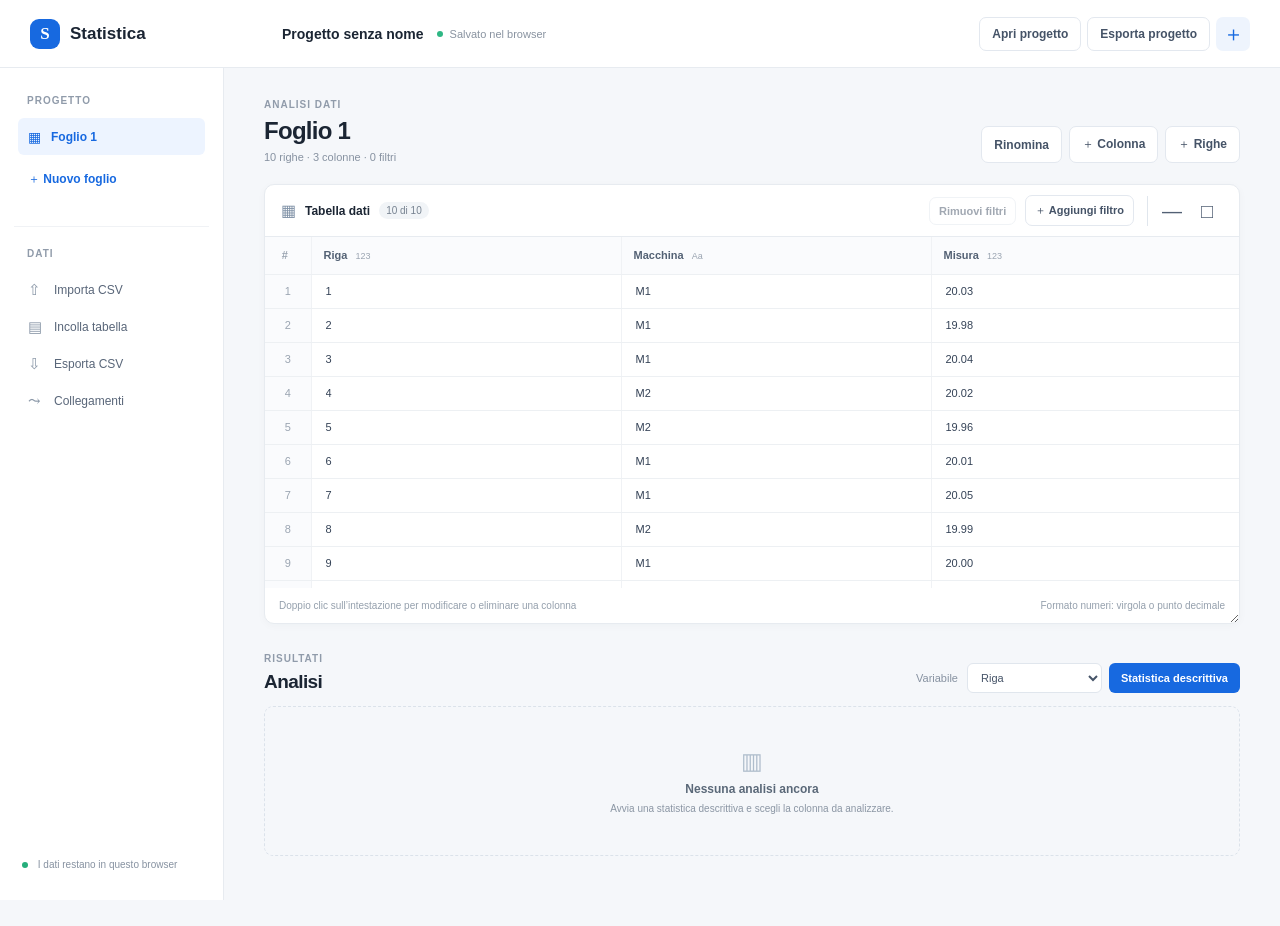
==== index.html @ f4d383c0 "Use calendar date filters and multiple category checkboxes" ====
<!doctype html>
<html lang="it">
<head>
  <meta charset="utf-8">
  <meta name="viewport" content="width=device-width,initial-scale=1">
  <meta name="theme-color" content="#f5f7fa">
  <title>Statistica — analisi dati</title>
  <link rel="stylesheet" href="style.css?v=20261021-filters">
</head>
<body>
  <header class="topbar">
    <a class="brand" href="#" aria-label="Statistica, home"><span class="brand-mark">S</span><span>Statistica</span></a>
    <div class="project-title"><strong id="project-name">Progetto senza nome</strong><span id="dirty" class="saved">Salvato nel browser</span></div>
    <div class="top-actions">
      <button id="open-project" class="quiet">Apri progetto</button><button id="save-project" class="quiet">Esporta progetto</button>
      <button id="new-project" class="icon-button" title="Nuovo progetto" aria-label="Nuovo progetto">＋</button>
    </div>
  </header>
  <main class="app-shell">
    <aside class="sidebar">
      <section class="sidebar-section"><div class="section-label">PROGETTO</div><div id="sheet-list" class="sheet-list"></div><button id="add-sheet" class="add-sheet">＋ Nuovo foglio</button></section>
      <section class="sidebar-section file-section"><div class="section-label">DATI</div><button id="import-csv" class="sidebar-action"><span>⇧</span> Importa CSV</button><button id="paste-data" class="sidebar-action"><span>▤</span> Incolla tabella</button><button id="export-csv" class="sidebar-action"><span>⇩</span> Esporta CSV</button><button id="join-settings" class="sidebar-action"><span>⤳</span> Collegamenti</button></section>
      <div class="sidebar-foot"><span class="privacy-dot"></span> I dati restano in questo browser</div>
    </aside>
    <section class="workspace">
      <div class="page-heading"><div><div class="eyebrow">ANALISI DATI</div><h1 id="sheet-heading">Foglio dati</h1><div id="data-summary" class="subheading"></div></div><div class="heading-actions"><button id="rename-sheet" class="quiet">Rinomina</button><button id="add-column" class="quiet">＋ Colonna</button><button id="add-rows" class="quiet">＋ Righe</button></div></div>
      <section class="data-card" data-window-mode="normal" aria-label="Finestra tabella dati">
        <div class="card-toolbar"><div class="toolbar-title" title="Doppio clic per ingrandire o ripristinare la tabella"><span class="table-icon">▦</span><strong>Tabella dati</strong><span id="table-sheet-name"></span><span id="visible-count" class="count-pill"></span></div><div class="toolbar-actions"><span class="table-window-actions"><button id="table-add-column" class="quiet small">＋ Colonna</button><button id="table-add-rows" class="quiet small">＋ Righe</button></span><button id="clear-filters" class="quiet small">Rimuovi filtri</button><button id="filter-toggle" class="quiet small">＋ Aggiungi filtro</button><div class="table-window-controls"><button id="table-minimize" title="Riduci tabella" aria-label="Riduci tabella" aria-expanded="true">—</button><button id="table-maximize" title="Ingrandisci tabella" aria-label="Ingrandisci tabella" aria-pressed="false">□</button></div></div></div>
        <div id="filter-panel" class="filter-panel hidden"><select id="filter-column"></select><div id="filter-editor"></div><button id="apply-filter" class="primary small">Applica</button></div>
        <div id="active-filters" class="active-filters" aria-label="Filtri attivi combinati in AND" hidden></div>
        <div class="table-wrap"><table id="data-table"></table></div>
        <div class="table-footer"><span id="table-status">Doppio clic sull’intestazione per modificare o eliminare una colonna</span><span>Formato numeri: virgola o punto decimale</span></div>
      </section>
      <section class="analysis-section">
        <div class="analysis-head"><div><div class="eyebrow">RISULTATI</div><h2>Analisi</h2></div><div class="analysis-controls"><label for="analysis-column">Variabile</label><select id="analysis-column"></select><button id="run-descriptive" class="primary">Statistica descrittiva</button></div></div>
        <div id="analysis-list" class="analysis-list"></div>
        <div id="empty-analysis" class="empty-state"><div class="empty-icon">▥</div><strong>Nessuna analisi ancora</strong><span>Avvia una statistica descrittiva e scegli la colonna da analizzare.</span></div>
      </section>
    </section>
  </main>
  <input id="csv-file" type="file" accept=".csv,text/csv,.txt" hidden>
  <input id="project-file" type="file" accept=".statproj,.json,.xml,application/json,text/xml" hidden>
  <div id="table-window-backdrop" class="table-window-backdrop" hidden></div>
  <dialog id="modal"><form method="dialog"><button class="modal-close" value="cancel" aria-label="Chiudi">×</button><div id="modal-content"></div></form></dialog>
  <script src="vendor/jstat.min.js?v=1.9.6"></script>
  <script src="analysis-plots.js?v=20261021-filters"></script>
  <script src="app.js?v=20261021-filters"></script>
</body>
</html>
---- style.css ----
:root{font-family:'Segoe UI',Arial,sans-serif;color:#1b2533;background:#f5f7fa;font-synthesis:none;text-rendering:optimizeLegibility;--ink:#1b2533;--muted:#788494;--line:#e7ebf0;--blue:#1769e0;--pale:#eff5ff;--green:#189568}
:root{font-family:'DM Sans',Arial,sans-serif;color:#1b2533;background:#f5f7fa;font-synthesis:none;text-rendering:optimizeLegibility;--ink:#1b2533;--muted:#788494;--line:#e7ebf0;--blue:#1769e0;--pale:#eff5ff;--green:#189568}*{box-sizing:border-box}body{margin:0;min-width:820px}.topbar{height:68px;background:#fff;border-bottom:1px solid var(--line);display:flex;align-items:center;padding:0 30px;gap:32px;position:sticky;top:0;z-index:3}.brand{display:flex;align-items:center;gap:10px;color:var(--ink);text-decoration:none;font:800 17px Manrope,sans-serif;min-width:220px}.brand-mark{width:30px;height:30px;border-radius:9px;background:#1769e0;color:#fff;display:grid;place-items:center;font:800 17px Manrope}.project-title{display:flex;align-items:center;gap:13px;flex:1;font-size:14px}.saved{font-size:11px;color:#8993a0}.saved:before{content:'';display:inline-block;width:6px;height:6px;background:#2eb784;border-radius:50%;margin:0 7px 1px 0}.saved.unsaved:before{background:#e6a130}.top-actions{display:flex;gap:6px;align-items:center}.button,button,select,input{font:inherit}button{cursor:pointer;border:0;background:none;color:inherit}.quiet{padding:9px 12px;border:1px solid #e3e8ef;border-radius:7px;background:#fff;color:#455367;font-size:12px;font-weight:600}.quiet:hover,.secondary:hover{background:#f7f9fb}.icon-button{font-size:21px;width:34px;height:34px;border-radius:7px;background:#eef4fd;color:#1769e0}.app-shell{display:grid;grid-template-columns:224px minmax(0,1fr);min-height:calc(100vh - 68px)}.sidebar{background:#fff;border-right:1px solid var(--line);padding:27px 14px 18px;display:flex;flex-direction:column;position:fixed;top:68px;bottom:0;width:224px}.sidebar-section{padding:0 4px}.section-label,.eyebrow{font-size:10px;letter-spacing:.1em;color:#909baa;font-weight:700}.section-label{padding:0 9px 12px}.sheet-list{display:grid;gap:3px}.sheet-item{width:100%;height:37px;display:flex;align-items:center;gap:10px;padding:0 10px;border-radius:6px;text-align:left;font-size:12px;color:#526074}.sheet-item.active{background:#edf4ff;color:#1769e0;font-weight:700}.sheet-item .sheet-glyph{font-size:14px;color:#8493a7}.sheet-item.active .sheet-glyph{color:#1769e0}.add-sheet{height:34px;width:100%;margin-top:7px;text-align:left;padding-left:10px;color:#1769e0;font-size:12px;font-weight:600}.file-section{margin-top:30px;border-top:1px solid #f0f2f5;padding-top:21px}.sidebar-action{height:37px;width:100%;display:flex;align-items:center;gap:11px;padding:0 10px;color:#596679;font-size:12px;text-align:left}.sidebar-action span{width:15px;color:#8b98a8;font-size:15px}.sidebar-action:hover{color:var(--blue)}.sidebar-foot{margin-top:auto;font-size:10px;color:#8792a1;padding:12px 8px}.privacy-dot{display:inline-block;width:6px;height:6px;border-radius:50%;background:#26ae7b;margin-right:7px}.workspace{grid-column:2;padding:31px 40px 70px;max-width:1500px;width:100%;margin:0 auto}.page-heading{display:flex;align-items:flex-end;justify-content:space-between;margin-bottom:21px}.eyebrow{margin-bottom:7px}.page-heading h1{font:700 24px Manrope,sans-serif;margin:0;letter-spacing:-.03em}.subheading{color:#8792a1;font-size:11px;margin-top:6px}.heading-actions{display:flex;gap:7px}.data-card{background:#fff;border:1px solid var(--line);border-radius:10px;box-shadow:0 2px 8px #24354a08;overflow:hidden}.card-toolbar{height:52px;display:flex;align-items:center;justify-content:space-between;padding:0 16px;border-bottom:1px solid var(--line)}.toolbar-title,.toolbar-actions{display:flex;align-items:center;gap:9px}.toolbar-title{font-size:12px}.table-icon{color:#7f91a6;font-size:16px}.count-pill{padding:3px 7px;border-radius:10px;background:#f1f4f7;color:#778391;font-size:10px}.small{font-size:11px;padding:7px 9px}.table-wrap{overflow:auto;max-height:350px}table{width:100%;border-collapse:collapse;font-size:11px;white-space:nowrap}th,td{border-right:1px solid #f0f2f5;border-bottom:1px solid #edf0f3;padding:0 12px;height:34px;text-align:left;min-width:100px}th{height:37px;background:#fafbfd;color:#536174;font-weight:700;position:sticky;top:0;z-index:1}th:first-child,td:first-child{min-width:46px;width:46px;text-align:center;color:#9aa4b1;background:#fafbfd}td input{border:0;outline:0;background:transparent;width:100%;height:32px;font-size:11px;color:#344256}td input:focus{box-shadow:inset 0 0 0 1px #6ba2f5;background:#f9fbff}.column-kind{font-size:9px;font-weight:500;color:#9aa4b1;margin-left:5px}.table-footer{height:35px;display:flex;justify-content:space-between;padding:0 14px;align-items:center;color:#95a0ad;font-size:10px}.filter-panel{padding:10px 14px;border-bottom:1px solid var(--line);display:flex;gap:8px}.filter-panel select,.filter-panel input,.analysis-controls select{border:1px solid #e0e6ed;border-radius:6px;padding:7px 9px;background:white;color:#465468;font-size:11px}.filter-panel input{width:180px}.hidden{display:none!important}.primary,.secondary{border-radius:6px;padding:9px 12px;font-size:11px;font-weight:700}.primary{background:#1769e0;color:#fff}.primary:hover{background:#105bc7}.secondary{background:#fff;border:1px solid #e0e6ed;color:#465468}.analysis-section{margin-top:29px}.analysis-head{display:flex;justify-content:space-between;align-items:flex-end;margin-bottom:13px}.analysis-head h2{font:700 19px Manrope,sans-serif;margin:0;letter-spacing:-.03em}.analysis-controls{display:flex;align-items:center;gap:7px}.analysis-controls label{color:#8792a1;font-size:11px;margin-right:2px}.analysis-controls select{min-width:135px}.analysis-list{display:grid;gap:12px}.analysis-card{background:#fff;border:1px solid var(--line);border-radius:10px;overflow:hidden}.analysis-card-head{display:flex;align-items:center;justify-content:space-between;padding:13px 16px;border-bottom:1px solid #edf0f3}.analysis-name{display:flex;align-items:center;gap:10px;font-size:12px;font-weight:700}.analysis-badge{font-size:9px;color:#1769e0;background:#eef5ff;border-radius:4px;padding:4px 6px}.analysis-meta{font-size:10px;color:#8c98a7;margin-top:4px}.analysis-card-body{display:grid;grid-template-columns:minmax(300px,.9fr) minmax(300px,1.1fr);gap:12px;padding:14px}.metrics{display:grid;grid-template-columns:1fr 1fr;align-content:start;border:1px solid #edf0f3;border-radius:7px;overflow:hidden}.metric{padding:9px 11px;border-bottom:1px solid #edf0f3}.metric:nth-child(odd){border-right:1px solid #edf0f3}.metric-label{font-size:10px;color:#8692a0}.metric-value{font-size:13px;font-weight:700;color:#2b3a4d;margin-top:4px;font-variant-numeric:tabular-nums}.chart-wrap{min-height:210px;border:1px solid #edf0f3;border-radius:7px;display:grid;place-items:center;padding:7px}.chart-wrap svg{width:100%;height:100%;min-height:180px}.analysis-footer{display:flex;justify-content:space-between;border-top:1px solid #edf0f3;padding:9px 15px;font-size:10px;color:#8c98a7}.analysis-footer button{color:#1769e0;font-size:10px;font-weight:600}.empty-state{height:150px;border:1px dashed #dbe2ea;border-radius:9px;display:flex;flex-direction:column;align-items:center;justify-content:center;gap:7px;color:#8b96a4}.empty-state strong{color:#5a6878;font-size:12px}.empty-state span{font-size:10px}.empty-icon{font-size:23px;color:#afbdcc}.group-table{width:100%;font-size:10px;border:1px solid #edf0f3;border-radius:7px;overflow:auto}.group-table th,.group-table td{min-width:75px;padding:7px 8px;height:auto}.group-table th:first-child,.group-table td:first-child{width:auto;text-align:left}.group-heading{font-size:10px;font-weight:700;color:#667487;margin:0 0 7px}.modal-close{position:absolute;right:15px;top:12px;font-size:22px;color:#8994a3}.modal-box{min-width:min(490px,80vw)}dialog{border:1px solid #e4e9ef;border-radius:12px;padding:24px 26px;box-shadow:0 18px 70px #17263830;max-width:90vw}dialog::backdrop{background:#13243a55}dialog h3{font:700 17px Manrope;margin:0 30px 8px 0}dialog p{font-size:12px;color:#728092;line-height:1.55}dialog label{display:block;font-size:11px;font-weight:600;margin:12px 0 5px}dialog input,dialog select,dialog textarea{width:100%;border:1px solid #dfe5ec;border-radius:6px;padding:9px;font:12px 'DM Sans';color:#344256}dialog textarea{min-height:100px;resize:vertical}.modal-buttons{display:flex;justify-content:flex-end;gap:8px;margin-top:18px}.join-row{display:grid;grid-template-columns:1fr 1fr 95px;gap:8px;align-items:end;margin:8px 0}.join-list{font-size:11px;color:#566477}.join-list li{margin:7px 0}

.resizable-table{table-layout:fixed;min-width:0}.resizable-table th,.resizable-table td{min-width:0;overflow:hidden;text-overflow:ellipsis}.resizable-table th{padding-right:18px}.resizable-table td input{min-width:0}.column-resizer{position:absolute;right:0;top:0;width:8px;height:100%;cursor:col-resize;touch-action:none;z-index:2}.column-resizer:hover{background:#1769e033}.resizing-columns,.resizing-columns *{cursor:col-resize!important;user-select:none!important}

.active-filters{padding:8px 14px;border-bottom:1px solid var(--line)}.active-filter{display:flex;align-items:center;justify-content:space-between;gap:12px;padding:4px 8px;margin:3px 0;background:#eff5ff;border-radius:4px;font-size:12px}.active-filter button{font-size:18px;padding:0 8px}.table-context-menu{position:fixed;z-index:20;min-width:220px;max-height:calc(100vh - 16px);overflow:auto;padding:6px;background:#fff;border:1px solid #dfe5ec;border-radius:8px;box-shadow:0 6px 24px #1b253333}.table-context-menu strong{display:block;padding:8px;font-size:11px;color:#788494}.table-context-menu button{display:block;width:100%;padding:8px 12px;text-align:left;border-radius:4px;font-size:12px}.table-context-menu button:hover,.table-context-menu button:focus{background:#eff5ff;outline:none}

.column-filter-icon{display:inline-flex;vertical-align:middle;margin-left:6px;color:#1769e0}.column-filter-icon svg{width:13px;height:13px;fill:currentColor}

.analysis-card-body{grid-template-columns:minmax(0,1fr)}
.analysis-card-body.has-groups{grid-template-columns:minmax(300px,.9fr) minmax(300px,1.1fr)}
.general-analysis{min-width:0}.plot-options{min-width:0;border:1px solid #e1e8f1;border-radius:7px;margin:14px 0 0;padding:10px 12px;font-size:12px}.plot-options legend{padding:0 5px;color:#536174;font-weight:700}.plot-options>label{display:flex;align-items:flex-start;gap:6px;margin:8px 0;line-height:1.5}.plot-options input[type=checkbox]{accent-color:#1769e0;margin-top:3px}.confidence-control{padding-top:9px;margin-top:9px;border-top:1px solid #edf0f3}.confidence-control[hidden]{display:none}.confidence-control label{display:block;margin-bottom:6px;font-size:11px;color:#536174}.confidence-control input[type=number]{width:90px;padding:6px;border:1px solid #dfe5ec;border-radius:5px}.confidence-control input[type=range]{vertical-align:middle;width:min(210px,60%);margin-left:10px;accent-color:#1769e0}.stat-plot{border:1px solid #e1e8f1;border-radius:7px;margin-top:12px;padding:12px;background:#fff}.stat-plot h4{font-size:13px;margin:0 0 8px}.stat-plot p{font-size:11px;color:#667487;line-height:1.6;margin:6px 0}.stat-plot svg{width:100%;height:auto;display:block;overflow:visible}.stat-plot svg text{font:11px 'Segoe UI',Arial,sans-serif;fill:#65758b}.stat-plot .normality-test{font-size:12px;color:#344256}.outside-legend{color:#ce3543;font-weight:600}.ci-parameter{padding-top:10px;margin-top:10px;border-top:1px solid #edf0f3}.ci-parameter h5{font-size:12px;margin:0 0 8px}.ci-parameter .ci-bounds{font-variant-numeric:tabular-nums;color:#344256}.analysis-card-body.has-groups>.general-analysis+.group-results{min-width:0}@media(max-width:1050px){.analysis-card-body.has-groups{grid-template-columns:minmax(0,1fr)}}

.data-card{display:flex;flex-direction:column;resize:both;width:100%;max-width:100%;min-width:min(480px,100%);height:440px;min-height:190px;position:relative}
.data-card>.card-toolbar{flex:none;gap:10px;min-height:52px;height:auto;padding-top:8px;padding-bottom:8px;flex-wrap:wrap}
.data-card>.table-wrap{flex:1 1 0;min-height:0;max-height:none;width:100%}
.data-card>.filter-panel,.data-card>.table-footer{flex:none}
.data-card>.active-filters{flex:0 1 auto;overflow:auto;max-height:min(180px,25vh)}
.table-window-controls{display:flex;align-items:center;gap:3px;border-left:1px solid #e0e6ed;padding-left:8px;margin-left:4px}
.table-window-controls button{width:32px;height:30px;border-radius:4px;font-size:20px;line-height:1;color:#526074}
.table-window-controls button:hover,.table-window-controls button:focus-visible{background:#e7effb;outline:1px solid #8bb1ed}
.table-window-actions,#table-sheet-name{display:none}
.table-window-backdrop{position:fixed;inset:0;background:#1b253359;z-index:7}
.table-window-backdrop[hidden]{display:none}
body.table-maximized{overflow:hidden}
.data-card[data-window-mode=maximized]{position:fixed;inset:12px;z-index:8;width:auto!important;max-width:none;height:auto!important;min-width:0;min-height:0;resize:none;box-shadow:0 10px 40px #18294344}
.data-card[data-window-mode=maximized] .table-window-actions{display:flex;gap:5px}
.data-card[data-window-mode=maximized] #table-sheet-name{display:inline;font-weight:400;color:#788494}
.data-card[data-window-mode=minimized]{height:auto!important;min-height:0;resize:none}
.data-card[data-window-mode=minimized]>:not(.card-toolbar){display:none!important}
.data-card[data-window-mode=minimized] .table-window-actions,.data-card[data-window-mode=minimized] #clear-filters,.data-card[data-window-mode=minimized] #filter-toggle{display:none}
.data-card[data-window-mode=minimized] .card-toolbar{border-bottom:0}

.histogram-controls{padding-top:9px;margin-top:9px;border-top:1px solid #edf0f3}.histogram-controls[hidden]{display:none}.histogram-controls label{display:block;font-size:11px;color:#536174;margin-bottom:6px}.histogram-controls input{width:90px;padding:6px;border:1px solid #dfe5ec;border-radius:5px}.histogram-controls button{margin-left:8px}.histogram-bin-mode{font-size:11px;color:#788494;margin:6px 0 0}


.filter-panel{flex-wrap:wrap;align-items:flex-start}#filter-editor{display:flex;gap:8px;align-items:center;flex-wrap:wrap}.filter-categories{border:1px solid #dfe5ec;border-radius:6px;padding:10px;min-width:240px;max-width:100%;font-size:12px}.filter-category-list{max-height:220px;overflow:auto}.filter-category-list label{display:flex;align-items:center;gap:8px;margin:5px 0;font-size:12px}.filter-category-list input[type=checkbox]{width:16px;height:16px;padding:0;flex:none}.filter-category-actions{display:flex;gap:12px;margin-bottom:8px}.filter-category-actions button{font-size:11px;color:#1769e0}#column-filter-editor [hidden],#filter-editor [hidden]{display:none}
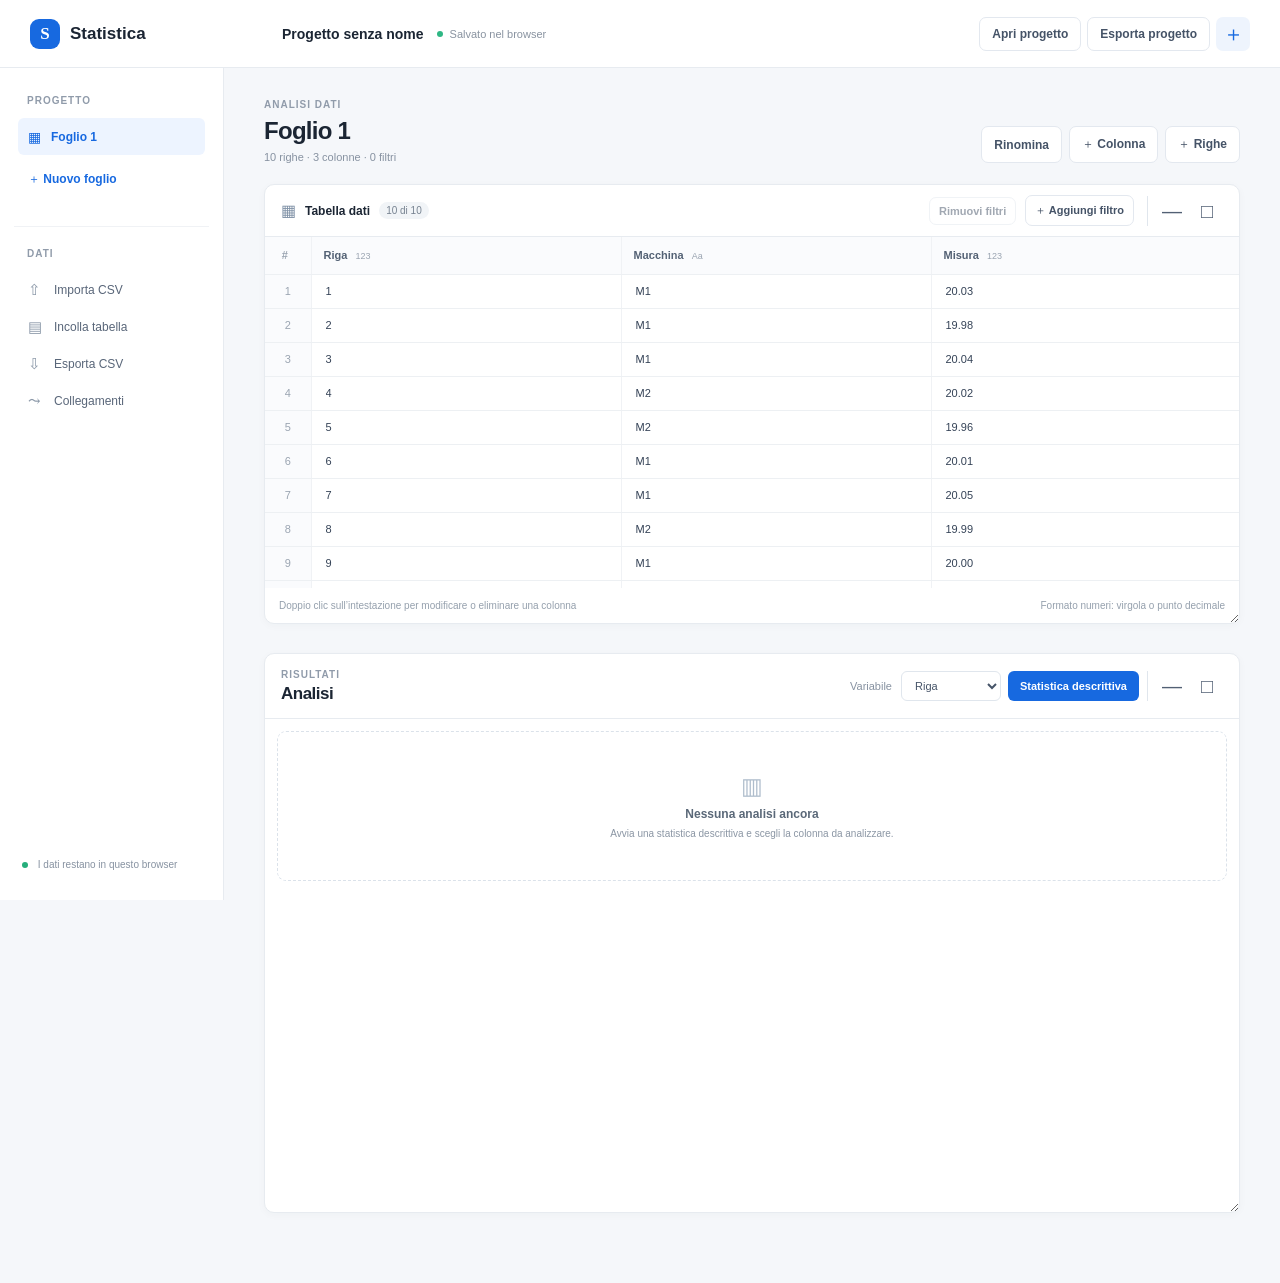
==== commit bc3daac5: "Add resize, minimize, maximize and restore controls to analysis window" ====
--- a/index.html
+++ b/index.html
@@ -5,7 +5,7 @@
   <meta name="viewport" content="width=device-width,initial-scale=1">
   <meta name="theme-color" content="#f5f7fa">
   <title>Statistica — analisi dati</title>
-  <link rel="stylesheet" href="style.css?v=20261021-filters">
+  <link rel="stylesheet" href="style.css?v=20261025-analysis-window">
 </head>
 <body>
   <header class="topbar">
@@ -31,10 +31,12 @@
         <div class="table-wrap"><table id="data-table"></table></div>
         <div class="table-footer"><span id="table-status">Doppio clic sull’intestazione per modificare o eliminare una colonna</span><span>Formato numeri: virgola o punto decimale</span></div>
       </section>
-      <section class="analysis-section">
-        <div class="analysis-head"><div><div class="eyebrow">RISULTATI</div><h2>Analisi</h2></div><div class="analysis-controls"><label for="analysis-column">Variabile</label><select id="analysis-column"></select><button id="run-descriptive" class="primary">Statistica descrittiva</button></div></div>
-        <div id="analysis-list" class="analysis-list"></div>
-        <div id="empty-analysis" class="empty-state"><div class="empty-icon">▥</div><strong>Nessuna analisi ancora</strong><span>Avvia una statistica descrittiva e scegli la colonna da analizzare.</span></div>
+      <section class="analysis-section" data-window-mode="normal" aria-label="Finestra analisi">
+        <div class="analysis-head"><div class="analysis-window-title" title="Doppio clic per ingrandire o ripristinare le analisi"><div class="eyebrow">RISULTATI</div><h2>Analisi</h2></div><div class="analysis-window-actions"><div class="analysis-controls"><label for="analysis-column">Variabile</label><select id="analysis-column"></select><button id="run-descriptive" class="primary">Statistica descrittiva</button></div><div class="table-window-controls analysis-window-controls"><button id="analysis-minimize" title="Riduci analisi" aria-label="Riduci analisi" aria-expanded="true">—</button><button id="analysis-maximize" title="Ingrandisci analisi" aria-label="Ingrandisci analisi" aria-pressed="false">□</button></div></div></div>
+        <div class="analysis-window-body">
+          <div id="analysis-list" class="analysis-list"></div>
+          <div id="empty-analysis" class="empty-state"><div class="empty-icon">▥</div><strong>Nessuna analisi ancora</strong><span>Avvia una statistica descrittiva e scegli la colonna da analizzare.</span></div>
+        </div>
       </section>
     </section>
   </main>
@@ -43,8 +45,8 @@
   <div id="table-window-backdrop" class="table-window-backdrop" hidden></div>
   <dialog id="modal"><form method="dialog"><button class="modal-close" value="cancel" aria-label="Chiudi">×</button><div id="modal-content"></div></form></dialog>
   <script src="vendor/jstat.min.js?v=1.9.6"></script>
-  <script src="analysis-plots.js?v=20261021-filters"></script>
-  <script src="app.js?v=20261021-filters"></script>
+  <script src="analysis-plots.js?v=20261025-analysis-window"></script>
+  <script src="app.js?v=20261025-analysis-window"></script>
 </body>
 </html>
 
--- a/style.css
+++ b/style.css
@@ -35,3 +35,20 @@
 
 
 .filter-panel{flex-wrap:wrap;align-items:flex-start}#filter-editor{display:flex;gap:8px;align-items:center;flex-wrap:wrap}.filter-categories{border:1px solid #dfe5ec;border-radius:6px;padding:10px;min-width:240px;max-width:100%;font-size:12px}.filter-category-list{max-height:220px;overflow:auto}.filter-category-list label{display:flex;align-items:center;gap:8px;margin:5px 0;font-size:12px}.filter-category-list input[type=checkbox]{width:16px;height:16px;padding:0;flex:none}.filter-category-actions{display:flex;gap:12px;margin-bottom:8px}.filter-category-actions button{font-size:11px;color:#1769e0}#column-filter-editor [hidden],#filter-editor [hidden]{display:none}
+
+/* Cluster plots and multiple-choice dropdown below the grouped results. */
+.group-results{min-width:0}.group-plot-controls-host{margin-top:14px}.group-plot-options{margin-top:0}.group-plot-options>label{display:flex;gap:7px;align-items:flex-start;margin:8px 0;line-height:1.5}.group-cluster-menu{position:relative;margin-top:12px}.group-cluster-menu>summary{cursor:pointer;border:1px solid #dfe5ec;border-radius:6px;padding:9px 12px;background:#f8faff;font-size:12px;color:#344256}.group-cluster-menu[open]>summary{border-color:#86afe8}.group-cluster-menu .group-cluster-list{max-height:230px;overflow:auto;padding:6px 4px}.group-cluster-menu label{display:flex;gap:7px;align-items:flex-start;padding:5px 2px;font-size:12px;overflow-wrap:anywhere}.group-cluster-menu input{flex:none;accent-color:#1769e0}.group-cluster-actions{display:flex;flex-wrap:wrap;gap:8px;padding:7px 0}.group-cluster-actions button{font-size:11px;color:#1769e0;padding:4px}.group-cluster-panel{padding:8px;border:1px solid #dfe5ec;border-top:0;border-radius:0 0 6px 6px}.group-chart-legend{display:flex;gap:8px 16px;flex-wrap:wrap;list-style:none;padding:0;margin:8px 0;font-size:11px}.group-chart-legend li{display:flex;align-items:center;gap:5px;overflow-wrap:anywhere}.group-chart-swatch{display:inline-block;width:12px;height:12px;flex:none;border-radius:2px}.group-analysis-plots:empty{display:none}.group-analysis-plots h4,.group-analysis-plots h5{overflow-wrap:anywhere}.group-plot-empty{font-size:12px;color:#667487;margin:12px 0}.group-cluster-menu :focus-visible{outline:2px solid #1769e0;outline-offset:2px}
+
+.group-normality-tests{font-size:11px;color:#526174;line-height:1.6;padding-left:18px;margin:10px 0}.group-normality-tests li{margin:5px 0;overflow-wrap:anywhere}.group-chart-title{font-size:13px;color:#344256;margin:16px 0 6px;line-height:1.5}.group-chart-title .group-chart-swatch{margin-right:5px}
+
+.group-confidence-control{margin-top:12px;padding-top:10px;border-top:1px solid #e1e8f1}.group-confidence-control[hidden]{display:none}.group-confidence-control label{display:block;margin:0 0 6px;font-size:11px;color:#536174}.group-confidence-control input[type=number]{width:90px;padding:6px;border:1px solid #dfe5ec;border-radius:5px}.group-confidence-control input[type=range]{width:min(240px,60%);margin-left:10px;vertical-align:middle;accent-color:#1769e0}.group-confidence-control input[aria-invalid=true]{border-color:#ce3543;outline-color:#ce3543}.group-ci-values{overflow:auto;margin-top:10px;border:1px solid #edf0f3;border-radius:6px}.group-ci-values table{font-size:10px}.group-ci-values th,.group-ci-values td{padding:7px 8px;min-width:75px;height:auto;white-space:normal}.group-ci-values th:first-child,.group-ci-values td:first-child{min-width:100px;width:auto;text-align:left;overflow-wrap:anywhere}.group-ci-values td{font-variant-numeric:tabular-nums}.group-ci-values td:last-child{min-width:150px;line-height:1.5}.group-ci-row-label{font-size:11px}.group-ci-values .group-chart-swatch{vertical-align:middle;margin-right:5px}
+
+/* Analysis window: same resize, minimize, maximize, and restore affordances as the data window. */
+.analysis-section{display:flex;flex-direction:column;resize:both;width:100%;max-width:100%;min-width:min(480px,100%);height:560px;min-height:190px;position:relative;background:#fff;border:1px solid var(--line);border-radius:10px;box-shadow:0 2px 8px #24354a08;overflow:hidden}
+.analysis-section>.analysis-head{flex:none;min-height:65px;margin:0;padding:10px 16px;border-bottom:1px solid var(--line);gap:12px;align-items:center;flex-wrap:wrap}
+.analysis-window-title{flex:none}.analysis-window-title .eyebrow{margin-bottom:4px}.analysis-window-title h2{font-size:17px}.analysis-window-actions{display:flex;gap:8px;align-items:center;flex-wrap:wrap;justify-content:flex-end;min-width:0}.analysis-window-actions .analysis-controls{flex-wrap:wrap}.analysis-window-actions .analysis-controls select{min-width:100px;max-width:180px}.analysis-window-controls{flex:none;margin-left:0}
+.analysis-window-body{flex:1 1 0;min-height:0;min-width:0;overflow:auto;padding:12px;container-type:inline-size}.analysis-window-body>.analysis-list{min-width:0}.analysis-section .analysis-card-head{flex-wrap:wrap;gap:8px}.analysis-section .analysis-name{flex-wrap:wrap;overflow-wrap:anywhere}.analysis-section .analysis-meta{overflow-wrap:anywhere}
+body.analysis-maximized{overflow:hidden}
+.analysis-section[data-window-mode=maximized]{position:fixed;inset:12px;z-index:8;width:auto!important;max-width:none;height:auto!important;min-width:0;min-height:0;margin-top:0;resize:none;box-shadow:0 10px 40px #18294344}
+.analysis-section[data-window-mode=minimized]{height:auto!important;min-height:0;resize:none}.analysis-section[data-window-mode=minimized]>.analysis-window-body,.analysis-section[data-window-mode=minimized] .analysis-controls{display:none!important}.analysis-section[data-window-mode=minimized]>.analysis-head{border-bottom:0}
+@container (max-width:750px){.analysis-window-body .analysis-card-body.has-groups{grid-template-columns:minmax(0,1fr)}}
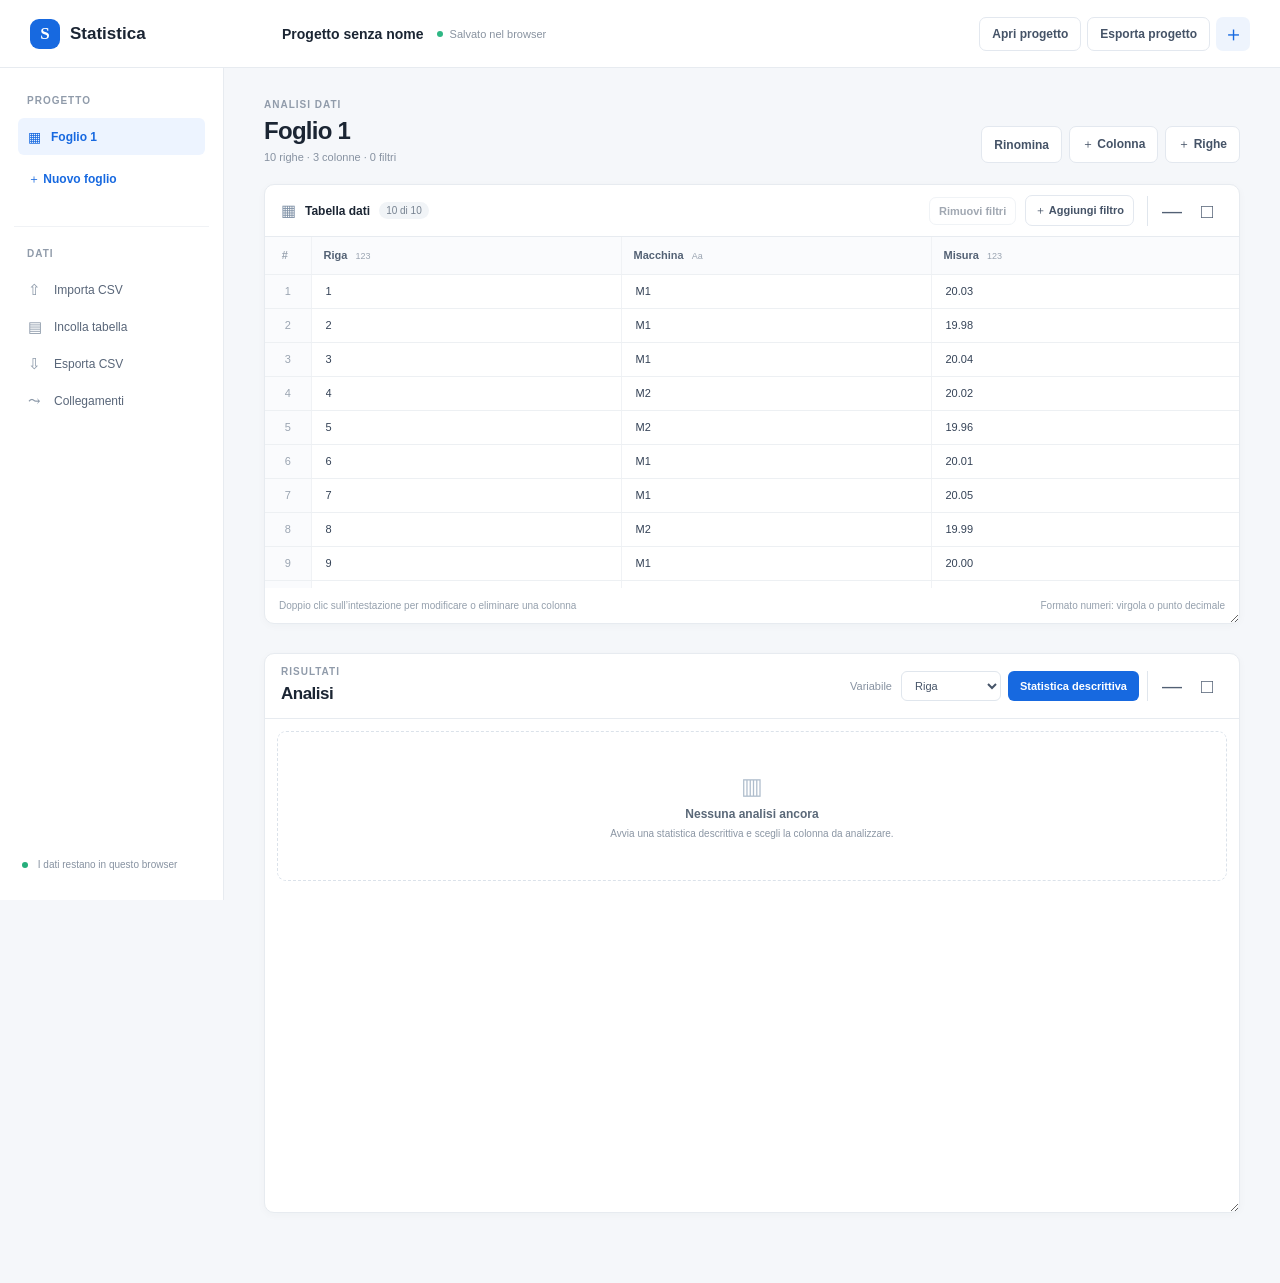
==== commit f08e329e: "Allow editing the analysis window title directly and persist it in projects" ====
--- a/index.html
+++ b/index.html
@@ -5,7 +5,7 @@
   <meta name="viewport" content="width=device-width,initial-scale=1">
   <meta name="theme-color" content="#f5f7fa">
   <title>Statistica — analisi dati</title>
-  <link rel="stylesheet" href="style.css?v=20261025-analysis-window">
+  <link rel="stylesheet" href="style.css?v=20261025-analysis-title">
 </head>
 <body>
   <header class="topbar">
@@ -32,7 +32,7 @@
         <div class="table-footer"><span id="table-status">Doppio clic sull’intestazione per modificare o eliminare una colonna</span><span>Formato numeri: virgola o punto decimale</span></div>
       </section>
       <section class="analysis-section" data-window-mode="normal" aria-label="Finestra analisi">
-        <div class="analysis-head"><div class="analysis-window-title" title="Doppio clic per ingrandire o ripristinare le analisi"><div class="eyebrow">RISULTATI</div><h2>Analisi</h2></div><div class="analysis-window-actions"><div class="analysis-controls"><label for="analysis-column">Variabile</label><select id="analysis-column"></select><button id="run-descriptive" class="primary">Statistica descrittiva</button></div><div class="table-window-controls analysis-window-controls"><button id="analysis-minimize" title="Riduci analisi" aria-label="Riduci analisi" aria-expanded="true">—</button><button id="analysis-maximize" title="Ingrandisci analisi" aria-label="Ingrandisci analisi" aria-pressed="false">□</button></div></div></div>
+        <div class="analysis-head"><div class="analysis-window-title" title="Doppio clic sulla barra, fuori dal nome, per ingrandire o ripristinare"><div class="eyebrow">RISULTATI</div><h2><input id="analysis-window-name" type="text" value="Analisi" size="8" maxlength="120" aria-label="Nome della finestra analisi" title="Scrivi il nome · Invio per confermare · Esc per annullare" autocomplete="off"></h2></div><div class="analysis-window-actions"><div class="analysis-controls"><label for="analysis-column">Variabile</label><select id="analysis-column"></select><button id="run-descriptive" class="primary">Statistica descrittiva</button></div><div class="table-window-controls analysis-window-controls"><button id="analysis-minimize" title="Riduci analisi" aria-label="Riduci analisi" aria-expanded="true">—</button><button id="analysis-maximize" title="Ingrandisci analisi" aria-label="Ingrandisci analisi" aria-pressed="false">□</button></div></div></div>
         <div class="analysis-window-body">
           <div id="analysis-list" class="analysis-list"></div>
           <div id="empty-analysis" class="empty-state"><div class="empty-icon">▥</div><strong>Nessuna analisi ancora</strong><span>Avvia una statistica descrittiva e scegli la colonna da analizzare.</span></div>
@@ -45,8 +45,8 @@
   <div id="table-window-backdrop" class="table-window-backdrop" hidden></div>
   <dialog id="modal"><form method="dialog"><button class="modal-close" value="cancel" aria-label="Chiudi">×</button><div id="modal-content"></div></form></dialog>
   <script src="vendor/jstat.min.js?v=1.9.6"></script>
-  <script src="analysis-plots.js?v=20261025-analysis-window"></script>
-  <script src="app.js?v=20261025-analysis-window"></script>
+  <script src="analysis-plots.js?v=20261025-analysis-title"></script>
+  <script src="app.js?v=20261025-analysis-title"></script>
 </body>
 </html>
 
--- a/style.css
+++ b/style.css
@@ -52,3 +52,5 @@
 .analysis-section[data-window-mode=maximized]{position:fixed;inset:12px;z-index:8;width:auto!important;max-width:none;height:auto!important;min-width:0;min-height:0;margin-top:0;resize:none;box-shadow:0 10px 40px #18294344}
 .analysis-section[data-window-mode=minimized]{height:auto!important;min-height:0;resize:none}.analysis-section[data-window-mode=minimized]>.analysis-window-body,.analysis-section[data-window-mode=minimized] .analysis-controls{display:none!important}.analysis-section[data-window-mode=minimized]>.analysis-head{border-bottom:0}
 @container (max-width:750px){.analysis-window-body .analysis-card-body.has-groups{grid-template-columns:minmax(0,1fr)}}
+
+.analysis-window-title{min-width:0;max-width:100%;flex:0 1 auto}.analysis-window-title h2{margin:0;max-width:100%}#analysis-window-name{font:inherit;letter-spacing:inherit;color:inherit;background:transparent;border:1px solid transparent;border-radius:4px;padding:2px 3px;margin-left:-4px;min-width:80px;max-width:min(400px,65vw);width:auto;cursor:text}#analysis-window-name:hover{border-color:#dfe5ec}#analysis-window-name:focus{outline:2px solid #86afe8;outline-offset:1px;background:#f8faff}
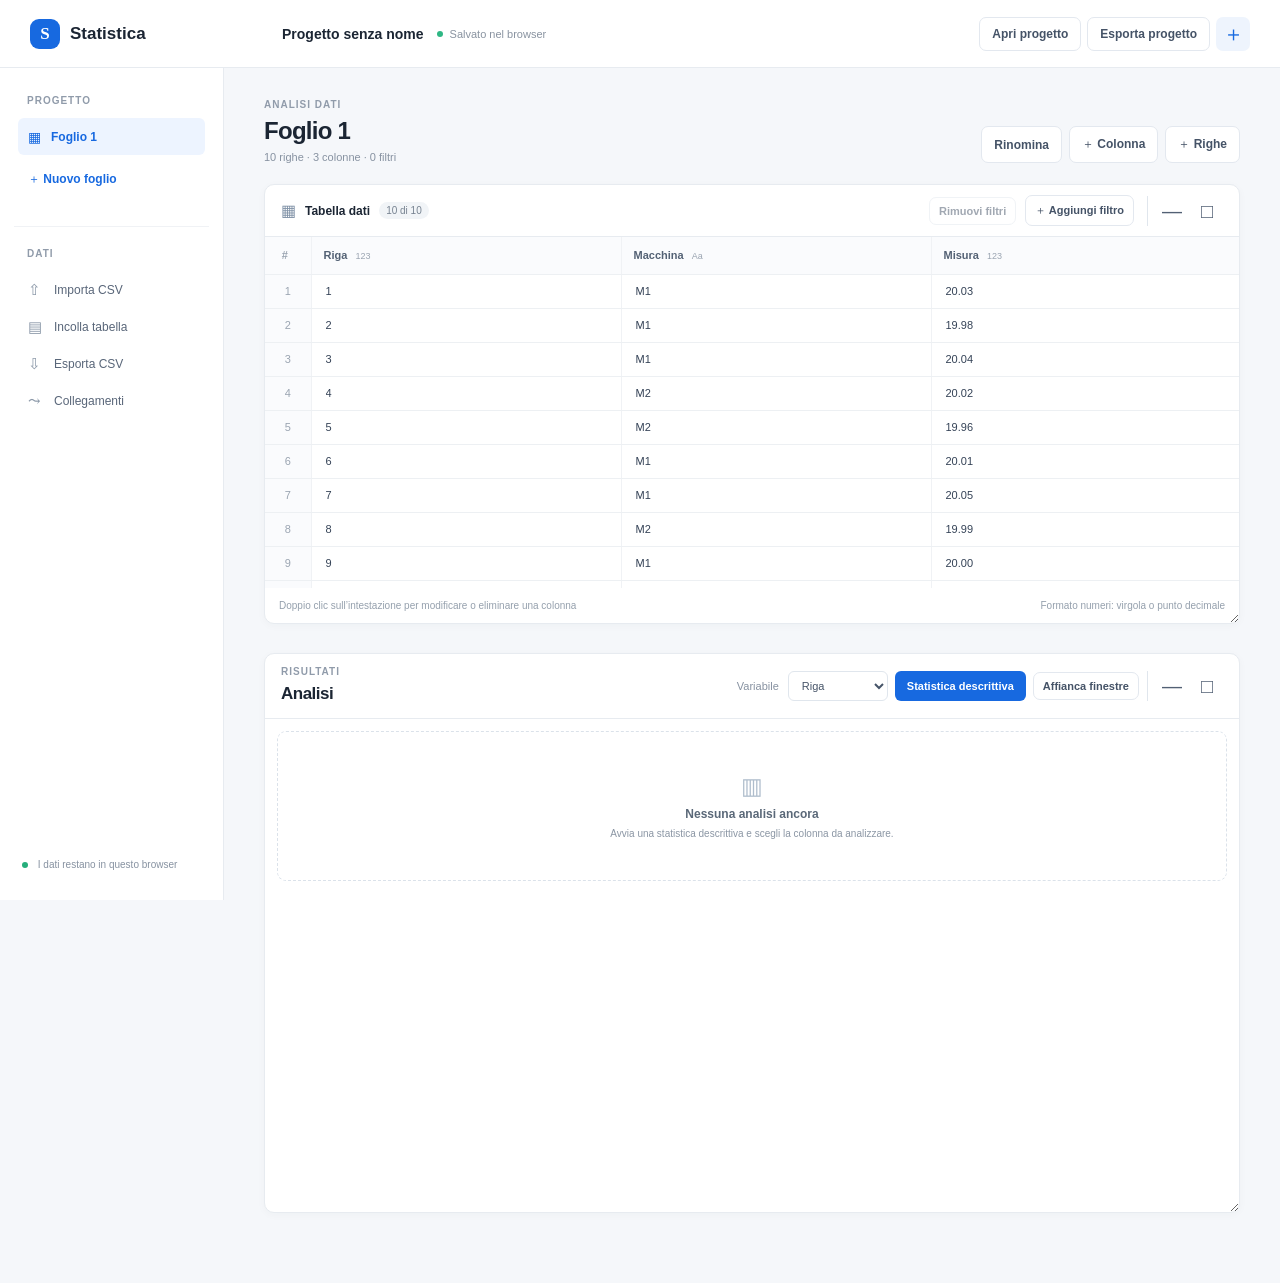
==== commit 1f886b52: "Open analysis results in independent resizable windows with tiling and titles" ====
--- a/index.html
+++ b/index.html
@@ -5,7 +5,7 @@
   <meta name="viewport" content="width=device-width,initial-scale=1">
   <meta name="theme-color" content="#f5f7fa">
   <title>Statistica — analisi dati</title>
-  <link rel="stylesheet" href="style.css?v=20261025-analysis-title">
+  <link rel="stylesheet" href="style.css?v=20261025-multi-windows">
 </head>
 <body>
   <header class="topbar">
@@ -32,7 +32,7 @@
         <div class="table-footer"><span id="table-status">Doppio clic sull’intestazione per modificare o eliminare una colonna</span><span>Formato numeri: virgola o punto decimale</span></div>
       </section>
       <section class="analysis-section" data-window-mode="normal" aria-label="Finestra analisi">
-        <div class="analysis-head"><div class="analysis-window-title" title="Doppio clic sulla barra, fuori dal nome, per ingrandire o ripristinare"><div class="eyebrow">RISULTATI</div><h2><input id="analysis-window-name" type="text" value="Analisi" size="8" maxlength="120" aria-label="Nome della finestra analisi" title="Scrivi il nome · Invio per confermare · Esc per annullare" autocomplete="off"></h2></div><div class="analysis-window-actions"><div class="analysis-controls"><label for="analysis-column">Variabile</label><select id="analysis-column"></select><button id="run-descriptive" class="primary">Statistica descrittiva</button></div><div class="table-window-controls analysis-window-controls"><button id="analysis-minimize" title="Riduci analisi" aria-label="Riduci analisi" aria-expanded="true">—</button><button id="analysis-maximize" title="Ingrandisci analisi" aria-label="Ingrandisci analisi" aria-pressed="false">□</button></div></div></div>
+        <div class="analysis-head"><div class="analysis-window-title" title="Doppio clic sulla barra, fuori dal nome, per ingrandire o ripristinare"><div class="eyebrow">RISULTATI</div><h2><input id="analysis-window-name" type="text" value="Analisi" size="8" maxlength="120" aria-label="Nome della finestra analisi" title="Scrivi il nome · Invio per confermare · Esc per annullare" autocomplete="off"></h2></div><div class="analysis-window-actions"><div class="analysis-controls"><label for="analysis-column">Variabile</label><select id="analysis-column"></select><button id="run-descriptive" class="primary">Statistica descrittiva</button><button id="arrange-analysis-windows" class="quiet small" title="Disponi le finestre delle analisi una accanto all’altra">Affianca finestre</button></div><div class="table-window-controls analysis-window-controls"><button id="analysis-minimize" title="Riduci analisi" aria-label="Riduci analisi" aria-expanded="true">—</button><button id="analysis-maximize" title="Ingrandisci analisi" aria-label="Ingrandisci analisi" aria-pressed="false">□</button></div></div></div>
         <div class="analysis-window-body">
           <div id="analysis-list" class="analysis-list"></div>
           <div id="empty-analysis" class="empty-state"><div class="empty-icon">▥</div><strong>Nessuna analisi ancora</strong><span>Avvia una statistica descrittiva e scegli la colonna da analizzare.</span></div>
@@ -45,8 +45,9 @@
   <div id="table-window-backdrop" class="table-window-backdrop" hidden></div>
   <dialog id="modal"><form method="dialog"><button class="modal-close" value="cancel" aria-label="Chiudi">×</button><div id="modal-content"></div></form></dialog>
   <script src="vendor/jstat.min.js?v=1.9.6"></script>
-  <script src="analysis-plots.js?v=20261025-analysis-title"></script>
-  <script src="app.js?v=20261025-analysis-title"></script>
+  <script src="analysis-plots.js?v=20261025-multi-windows"></script>
+  <script src="analysis-windows.js?v=20261025-multi-windows"></script>
+  <script src="app.js?v=20261025-multi-windows"></script>
 </body>
 </html>
 
--- a/style.css
+++ b/style.css
@@ -54,3 +54,25 @@
 @container (max-width:750px){.analysis-window-body .analysis-card-body.has-groups{grid-template-columns:minmax(0,1fr)}}
 
 .analysis-window-title{min-width:0;max-width:100%;flex:0 1 auto}.analysis-window-title h2{margin:0;max-width:100%}#analysis-window-name{font:inherit;letter-spacing:inherit;color:inherit;background:transparent;border:1px solid transparent;border-radius:4px;padding:2px 3px;margin-left:-4px;min-width:80px;max-width:min(400px,65vw);width:auto;cursor:text}#analysis-window-name:hover{border-color:#dfe5ec}#analysis-window-name:focus{outline:2px solid #86afe8;outline-offset:1px;background:#f8faff}
+
+/* Each saved result is an independent analysis window. */
+#analysis-list{display:flex;flex-wrap:wrap;align-items:flex-start;gap:12px}
+.analysis-result-window{display:flex;flex:0 0 auto;flex-direction:column;position:relative;resize:both;width:min(100%,600px);max-width:100%;min-width:min(460px,100%);height:560px;min-height:180px;overflow:hidden}
+.analysis-result-window>.analysis-card-head{flex:none;align-items:flex-start;padding:10px 12px;gap:8px;background:#fafcff}
+.analysis-result-window-heading,.analysis-result-window>.analysis-card-head>div:first-child{flex:1 1 220px;min-width:0}
+.analysis-result-title{font:700 13px 'DM Sans',Arial,sans-serif;line-height:1.5;color:#27384e;background:transparent;border:1px solid transparent;border-radius:4px;padding:2px 3px;margin-left:-4px;width:100%;max-width:100%;min-width:0;cursor:text}
+.analysis-result-title:hover{border-color:#dfe5ec}.analysis-result-title:focus{outline:2px solid #86afe8;outline-offset:1px;background:#fff}
+.analysis-result-window .analysis-name{margin-top:5px;font-size:11px;gap:6px}.analysis-result-window .analysis-meta{font-size:10px;line-height:1.5}
+.analysis-result-window-controls{display:flex;align-items:center;gap:4px;flex:0 0 auto;flex-wrap:wrap;justify-content:flex-end}
+.analysis-result-window-controls [data-analysis-window-action]{width:29px;height:29px;border:1px solid #e3e8ef;border-radius:5px;background:#fff;font-size:19px;line-height:1;color:#526074}
+.analysis-result-window-controls [data-analysis-window-action]:hover,.analysis-result-window-controls [data-analysis-window-action]:focus-visible{background:#e7effb;outline:1px solid #8bb1ed}
+.analysis-result-window-controls [data-remove-analysis]{padding:7px 8px;font-size:10px}
+.analysis-result-content{flex:1 1 0;min-height:0;min-width:0;overflow:auto;container-type:inline-size}
+.analysis-result-window[data-window-mode=minimized]{height:auto!important;min-height:0;resize:none}
+.analysis-result-window[data-window-mode=minimized]>.analysis-result-content{display:none!important}
+.analysis-result-window[data-window-mode=minimized]>.analysis-card-head{border-bottom:0}
+body.analysis-card-maximized{overflow:hidden}
+.analysis-section:has(.analysis-result-window[data-window-mode=maximized]){overflow:visible;resize:none}
+.analysis-window-body:has(.analysis-result-window[data-window-mode=maximized]){overflow:visible;container-type:normal}
+.analysis-result-window[data-window-mode=maximized]{position:fixed;inset:12px;z-index:9;width:auto!important;max-width:none;height:auto!important;min-width:0;min-height:0;max-height:none;margin:0;resize:none;box-shadow:0 10px 40px #18294344}
+@container (max-width:750px){.analysis-result-content .analysis-card-body.has-groups{grid-template-columns:minmax(0,1fr)}}
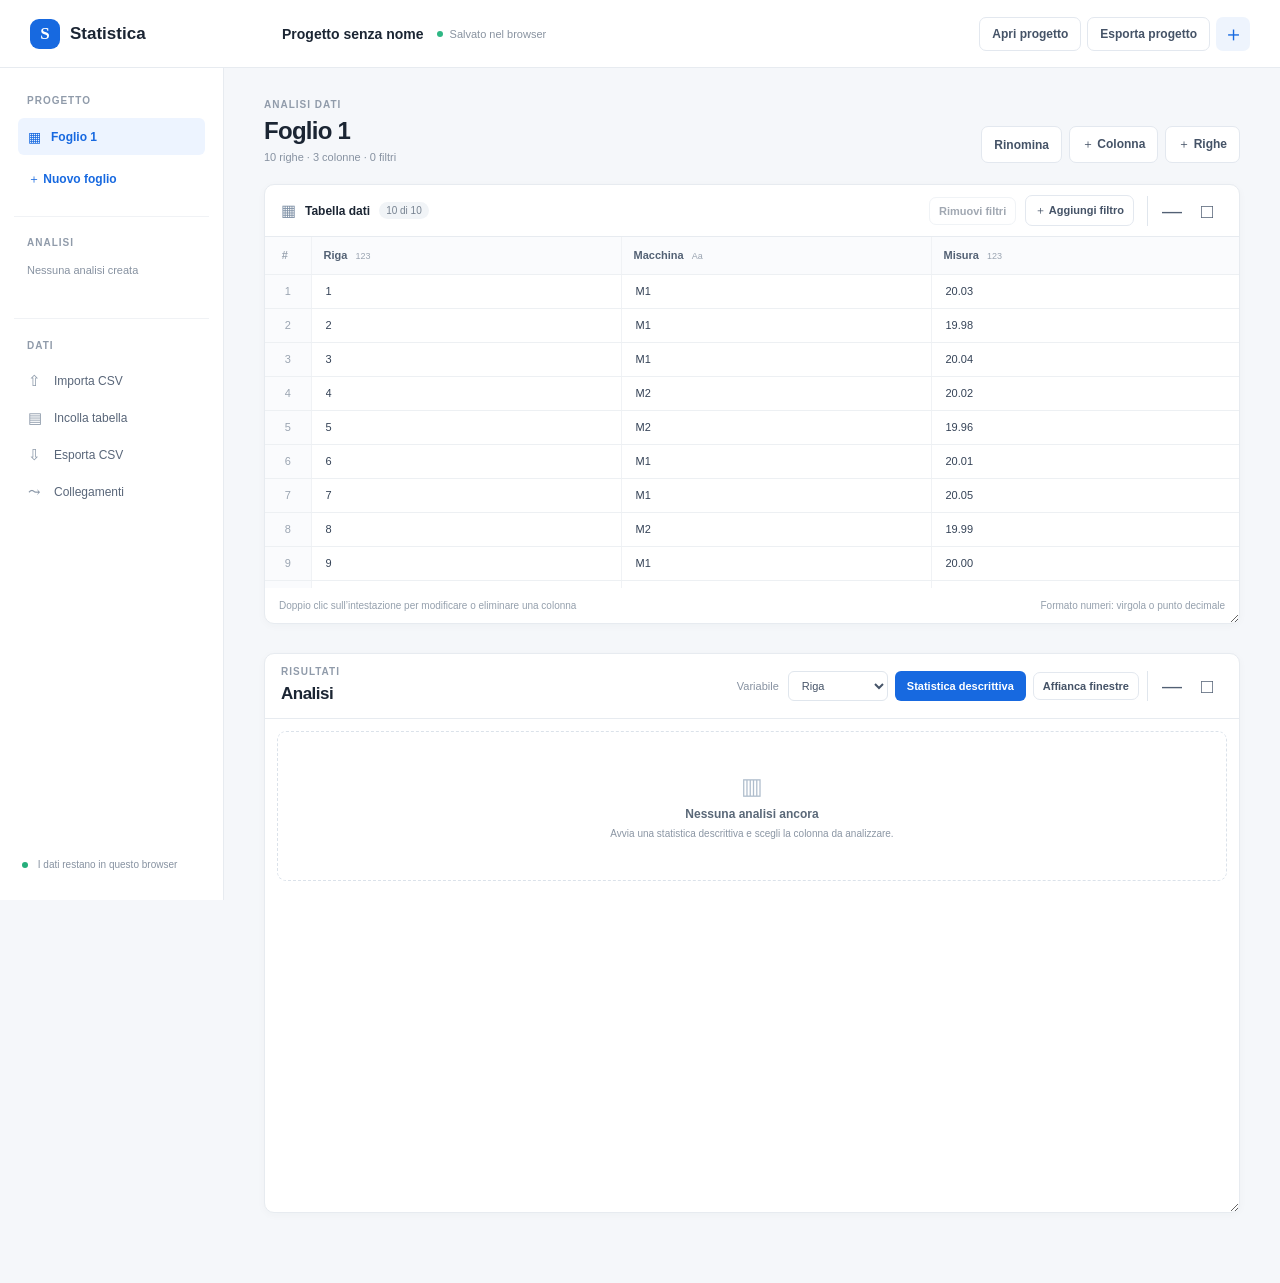
==== commit bb257473: "List analysis windows in sidebar with project-wide navigation and title updates" ====
--- a/index.html
+++ b/index.html
@@ -5,7 +5,7 @@
   <meta name="viewport" content="width=device-width,initial-scale=1">
   <meta name="theme-color" content="#f5f7fa">
   <title>Statistica — analisi dati</title>
-  <link rel="stylesheet" href="style.css?v=20261025-multi-windows">
+  <link rel="stylesheet" href="style.css?v=20261025-analysis-sidebar">
 </head>
 <body>
   <header class="topbar">
@@ -19,6 +19,7 @@
   <main class="app-shell">
     <aside class="sidebar">
       <section class="sidebar-section"><div class="section-label">PROGETTO</div><div id="sheet-list" class="sheet-list"></div><button id="add-sheet" class="add-sheet">＋ Nuovo foglio</button></section>
+      <section class="sidebar-section analysis-nav-section"><div id="analysis-nav-heading" class="section-label">ANALISI</div><nav aria-labelledby="analysis-nav-heading"><div id="analysis-navigation" class="analysis-nav-list"><div class="analysis-nav-empty">Nessuna analisi creata</div></div></nav></section>
       <section class="sidebar-section file-section"><div class="section-label">DATI</div><button id="import-csv" class="sidebar-action"><span>⇧</span> Importa CSV</button><button id="paste-data" class="sidebar-action"><span>▤</span> Incolla tabella</button><button id="export-csv" class="sidebar-action"><span>⇩</span> Esporta CSV</button><button id="join-settings" class="sidebar-action"><span>⤳</span> Collegamenti</button></section>
       <div class="sidebar-foot"><span class="privacy-dot"></span> I dati restano in questo browser</div>
     </aside>
@@ -45,9 +46,9 @@
   <div id="table-window-backdrop" class="table-window-backdrop" hidden></div>
   <dialog id="modal"><form method="dialog"><button class="modal-close" value="cancel" aria-label="Chiudi">×</button><div id="modal-content"></div></form></dialog>
   <script src="vendor/jstat.min.js?v=1.9.6"></script>
-  <script src="analysis-plots.js?v=20261025-multi-windows"></script>
-  <script src="analysis-windows.js?v=20261025-multi-windows"></script>
-  <script src="app.js?v=20261025-multi-windows"></script>
+  <script src="analysis-plots.js?v=20261025-analysis-sidebar"></script>
+  <script src="analysis-windows.js?v=20261025-analysis-sidebar"></script>
+  <script src="app.js?v=20261025-analysis-sidebar"></script>
 </body>
 </html>
 
--- a/style.css
+++ b/style.css
@@ -76,3 +76,8 @@
 .analysis-window-body:has(.analysis-result-window[data-window-mode=maximized]){overflow:visible;container-type:normal}
 .analysis-result-window[data-window-mode=maximized]{position:fixed;inset:12px;z-index:9;width:auto!important;max-width:none;height:auto!important;min-width:0;min-height:0;max-height:none;margin:0;resize:none;box-shadow:0 10px 40px #18294344}
 @container (max-width:750px){.analysis-result-content .analysis-card-body.has-groups{grid-template-columns:minmax(0,1fr)}}
+
+/* Analysis window navigation alongside the project sheets. */
+.sidebar{overflow-y:auto}.sidebar>.sidebar-section{flex:none}.analysis-nav-section{margin-top:20px;border-top:1px solid #f0f2f5;padding-top:20px}.analysis-nav-list{display:grid;gap:3px;max-height:min(30vh,260px);overflow-y:auto;overflow-x:hidden;padding:2px 0}.analysis-nav-item{display:flex;align-items:center;gap:10px;min-height:46px;width:100%;padding:7px 10px;border-radius:6px;text-align:left;font-size:12px;color:#526074;flex:none}.analysis-nav-item:hover{background:#f4f7fc}.analysis-nav-item:focus-visible{outline:2px solid #1769e0;outline-offset:-2px}.analysis-nav-item.active{background:#edf4ff;color:#1769e0;font-weight:700}.analysis-nav-icon{flex:none;width:15px;font-size:15px;color:#8493a7}.analysis-nav-item.active .analysis-nav-icon{color:#1769e0}.analysis-nav-text{display:block;flex:1;min-width:0}.analysis-nav-title,.analysis-nav-sheet{display:block;overflow:hidden;text-overflow:ellipsis;white-space:nowrap}.analysis-nav-title{line-height:1.5}.analysis-nav-sheet{margin-top:2px;font-size:10px;font-weight:400;line-height:1.4;color:#8792a1}.analysis-nav-item.active .analysis-nav-sheet{color:#6e89ad}.analysis-nav-empty{padding:0 9px 7px;font-size:11px;line-height:1.5;color:#8792a1}
+
+.analysis-nav-list{grid-template-columns:minmax(0,1fr);min-width:0}.analysis-nav-item{min-width:0;max-width:100%;overflow:hidden}.sidebar>.sidebar-section{min-width:0}
